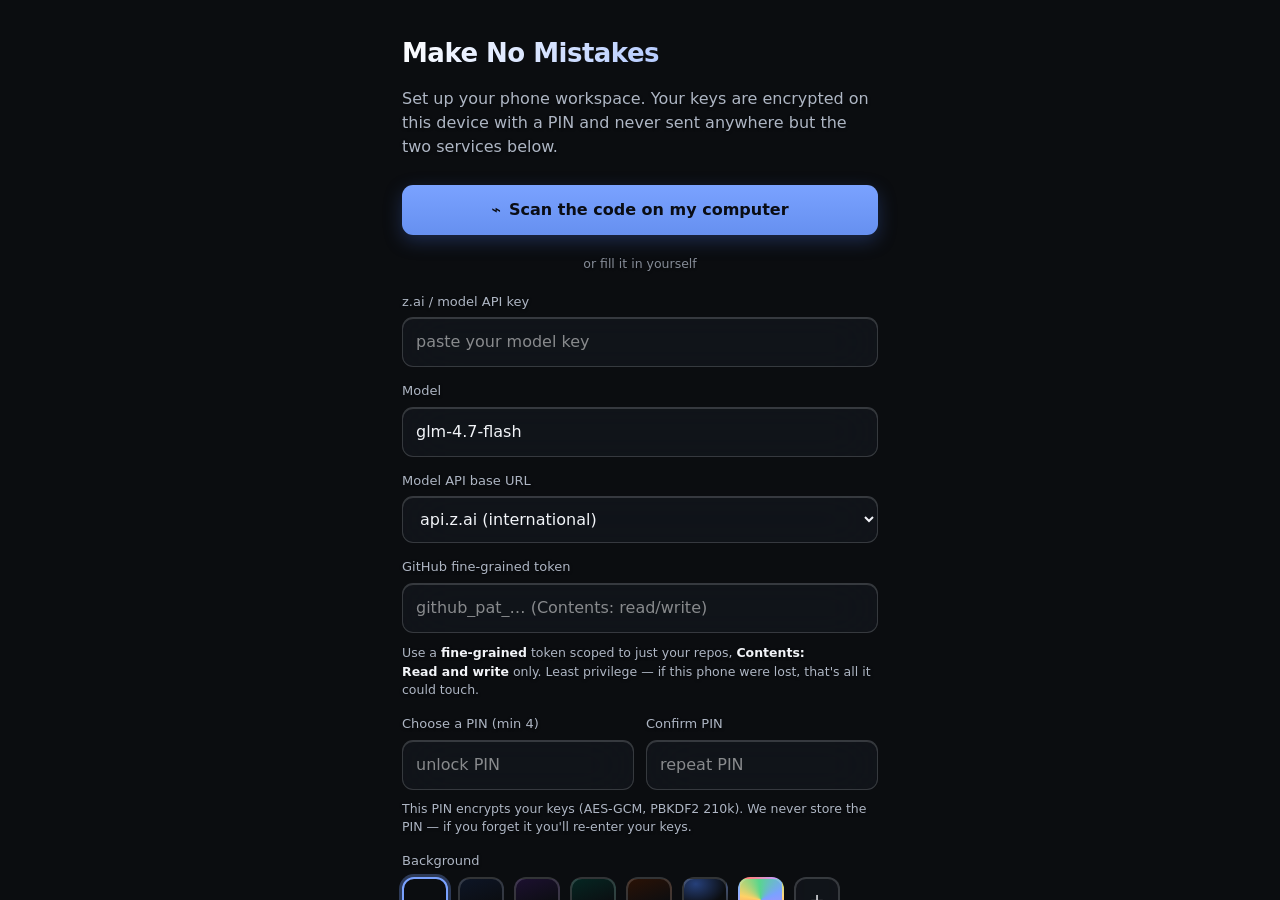
==== index.html @ 6baf77e9 "Publish c756d60" ====
<!DOCTYPE html>
<html lang="en">
<head>
  <meta charset="utf-8" />
  <meta name="viewport" content="width=device-width, initial-scale=1, viewport-fit=cover, maximum-scale=1" />
  <!-- No theme-color: it tints the home-indicator strip a solid dark colour,
       which reads as a bar at the very bottom. Letting it default keeps that
       area transparent so the wallpaper/content shows there. -->
  <!-- Installed (standalone) on iOS: make the status bar transparent so the
       wallpaper flows under the Dynamic Island instead of leaving a dark bar.
       The top bar's own glass (with safe-area padding) sits behind the clock. -->
  <meta name="apple-mobile-web-app-capable" content="yes" />
  <meta name="mobile-web-app-capable" content="yes" />
  <meta name="apple-mobile-web-app-status-bar-style" content="black-translucent" />
  <!--
    SECURITY: this Content-Security-Policy is the app's outer wall.
      default-src 'none'      — nothing loads unless explicitly allowed below.
      script-src 'self'       — only our own bundled JS; no CDNs, no inline <script>.
      connect-src             — network is pinned to exactly the model API + GitHub.
                                A key-stealer would have nowhere to send anything.
      No 'unsafe-inline' for scripts, no 'unsafe-eval'.
    Keep connect-src in lockstep with the two hosts the app actually talks to.
  -->
  <meta http-equiv="Content-Security-Policy" content="
    default-src 'none';
    script-src 'self';
    style-src 'self' 'unsafe-inline';
    img-src 'self' data:;
    font-src 'self';
    manifest-src 'self';
    connect-src https://api.github.com https://api.z.ai https://open.bigmodel.cn;
    base-uri 'none';
    form-action 'none';
    frame-ancestors 'none';
  " />
  <meta name="referrer" content="no-referrer" />
  <!-- Which build this is. The deploy workflow rewrites the content with the
       commit it published, so "is my phone running the fix or a cached copy?"
       is a question you can answer by looking, instead of by guessing. A day
       was lost to that guess. -->
  <meta name="mnm-build" content="c756d60" />
  <link rel="manifest" href="manifest.webmanifest" />
  <link rel="icon" href="data:image/svg+xml,%3Csvg xmlns='http://www.w3.org/2000/svg' viewBox='0 0 32 32'%3E%3Crect width='32' height='32' rx='7' fill='%230b0d10'/%3E%3Cpath d='M8 21l4-10 4 7 4-7 4 10' fill='none' stroke='%237aa2ff' stroke-width='2.4' stroke-linecap='round' stroke-linejoin='round'/%3E%3C/svg%3E" />
  <link rel="apple-touch-icon" href="data:image/svg+xml,%3Csvg xmlns='http://www.w3.org/2000/svg' viewBox='0 0 32 32'%3E%3Crect width='32' height='32' rx='7' fill='%230b0d10'/%3E%3Cpath d='M8 21l4-10 4 7 4-7 4 10' fill='none' stroke='%237aa2ff' stroke-width='2.4' stroke-linecap='round' stroke-linejoin='round'/%3E%3C/svg%3E" />
  <link rel="stylesheet" href="style.css" />
  <title>Make No Mistakes</title>
</head>
<body>
  <div id="bg-layer" aria-hidden="true"></div>
  <div id="app">

    <!-- ===================== SETUP (first run) ===================== -->
    <section id="screen-setup" class="screen" hidden>
      <div class="pane">
        <h1 class="brand">Make&nbsp;No&nbsp;Mistakes</h1>
        <p class="sub">Set up your phone workspace. Your keys are encrypted on this device with a PIN and never sent anywhere but the two services below.</p>

        <!-- Scanning happens HERE, inside the app, on purpose. Following a
             QR link opens the browser instead, and on iOS a home-screen app
             has its own storage — so anything paired in the browser never
             reaches the installed app. -->
        <button id="btn-scan-setup" class="primary scan-cta" type="button">
          <span aria-hidden="true">⌁</span> Scan the code on my computer
        </button>
        <p class="hint scan-or">or fill it in yourself</p>

        <label class="field">
          <span>z.ai / model API key</span>
          <input id="in-model-key" type="password" autocomplete="off" autocapitalize="off" spellcheck="false" placeholder="paste your model key" />
        </label>
        <label class="field">
          <span>Model</span>
          <input id="in-model" type="text" autocomplete="off" spellcheck="false" placeholder="glm-4.7-flash" value="glm-4.7-flash" />
        </label>
        <label class="field">
          <span>Model API base URL</span>
          <select id="in-base-url">
            <option value="https://api.z.ai/api/paas/v4">api.z.ai (international)</option>
            <option value="https://open.bigmodel.cn/api/paas/v4">open.bigmodel.cn (mainland)</option>
          </select>
        </label>

        <label class="field">
          <span>GitHub fine-grained token</span>
          <input id="in-gh-token" type="password" autocomplete="off" autocapitalize="off" spellcheck="false" placeholder="github_pat_… (Contents: read/write)" />
          <small class="hint">Use a <b>fine-grained</b> token scoped to just your repos, <b>Contents: Read&nbsp;and&nbsp;write</b> only. Least privilege — if this phone were lost, that's all it could touch.</small>
        </label>

        <div class="pin-block">
          <label class="field">
            <span>Choose a PIN (min 4)</span>
            <input id="in-pin" type="password" inputmode="numeric" autocomplete="off" placeholder="unlock PIN" />
          </label>
          <label class="field">
            <span>Confirm PIN</span>
            <input id="in-pin2" type="password" inputmode="numeric" autocomplete="off" placeholder="repeat PIN" />
          </label>
        </div>
        <p class="hint">This PIN encrypts your keys (AES-GCM, PBKDF2 210k). We never store the PIN — if you forget it you'll re-enter your keys.</p>

        <div class="field">
          <span>Background</span>
          <div id="setup-bg" class="bg-picker"></div>
        </div>

        <button id="btn-save-setup" class="primary">Encrypt &amp; continue</button>
        <p id="setup-error" class="error" role="alert"></p>
      </div>
    </section>

    <!-- ===================== UNLOCK ===================== -->
    <section id="screen-unlock" class="screen" hidden>
      <div class="pane center">
        <h1 class="brand">Locked</h1>
        <p class="sub">Enter your PIN to decrypt your workspace.</p>
        <label class="field">
          <input id="in-unlock-pin" type="password" inputmode="numeric" autocomplete="off" placeholder="PIN" autofocus />
        </label>
        <button id="btn-unlock" class="primary">Unlock</button>
        <p id="unlock-error" class="error" role="alert"></p>
        <button id="btn-reset" class="link danger">Forgot PIN — reset workspace</button>
      </div>
    </section>

    <!-- ===================== REPO PICKER ===================== -->
    <!-- Reached either as the very first screen after unlock (sync off — there's
         nothing else to show), or via "＋ New chat" from the chat list (sync on
         — picking a repo here always starts a FRESH chat; existing chats are
         resumed from the list, never by re-picking a repo). -->
    <section id="screen-repo" class="screen" hidden>
      <header class="bar">
        <button id="btn-repo-back" class="icon-btn" title="Your chats" hidden>‹</button>
        <span class="bar-title">Choose a repository</span>
        <button id="btn-repo-settings" class="icon-btn" title="Settings">⚙</button>
        <button id="btn-repo-lock" class="icon-btn" title="Lock">🔒</button>
      </header>
      <div class="pane scroll">
        <p class="sub" id="repo-whoami"></p>

        <div class="new-repo">
          <h3>Start a fresh repo</h3>
          <div class="row">
            <input id="in-new-repo" type="text" placeholder="new-repo-name" spellcheck="false" />
            <label class="chk"><input id="in-new-private" type="checkbox" checked /> private</label>
          </div>
          <button id="btn-create-repo" class="ghost">Create &amp; open</button>
        </div>

        <div class="repo-list-head">
          <span class="section-label">Or open an existing one</span>
          <div class="row">
            <input id="in-repo-filter" type="text" placeholder="filter repos…" spellcheck="false" />
            <button id="btn-repo-refresh" class="ghost">Refresh</button>
          </div>
        </div>
        <ul id="repo-list" class="repo-list"></ul>
        <p id="repo-error" class="error" role="alert"></p>
      </div>
    </section>

    <!-- ===================== YOUR CHATS (synced hub) ===================== -->
    <!-- The top-level screen once sync is on: every chat you have, from every
         repo, on every device — the phone mirrors the desktop's sidebar. No
         "pick a repo first": that's only for starting something new. -->
    <section id="screen-chats" class="screen" hidden>
      <header class="bar">
        <span class="bar-title">Your chats</span>
        <button id="btn-chats-new" class="icon-btn" title="New chat">＋</button>
        <button id="btn-chats-settings" class="icon-btn" title="Settings">⚙</button>
        <button id="btn-chats-lock" class="icon-btn" title="Lock">🔒</button>
      </header>
      <div class="pane scroll">
        <p class="sub">Encrypted and synced across your devices. Chats in a GitHub repo can be
          picked up here; ones marked <b>on your computer</b> are a project this phone
          can't reach, so they're synced to read, not to continue.</p>
        <ul id="chats-list" class="repo-list"></ul>
        <p id="chats-error" class="error" role="alert"></p>
      </div>
    </section>

    <!-- ===================== CHAT ===================== -->
    <section id="screen-chat" class="screen" hidden>
      <header class="bar">
        <button id="btn-back-repo" class="icon-btn" title="Back">‹</button>
        <span class="bar-title" id="chat-repo-name">repo</span>
        <button id="btn-chat-settings" class="icon-btn" title="Settings">⚙</button>
        <button id="btn-chat-lock" class="icon-btn" title="Lock">🔒</button>
      </header>

      <div id="messages" class="messages"></div>
      <button id="btn-to-bottom" class="to-bottom" type="button" title="Jump to latest" hidden>↓</button>

      <div id="composer-dock">
        <!-- Settling the accessory-bar gap on the device instead of by
             screenshot. iOS reports nothing about that bar, so the allowance
             under it has been guessed twice and shipped twice; this is the same
             number, adjustable, and shown at the one moment it can be judged --
             while the keyboard is up and the bar is actually drawn. Off unless
             switched on in Settings. -->
        <div id="kb-calibrate" class="kb-calibrate" hidden>
          <button id="kb-cal-down" type="button" title="Move the composer down">−</button>
          <span id="kb-cal-val" class="mono">44px</span>
          <button id="kb-cal-up" type="button" title="Move the composer up">+</button>
          <button id="kb-cal-done" type="button" class="kb-cal-done">Done</button>
        </div>
        <div id="attach-chips" class="attach-chips" hidden></div>
        <div id="ctx-foot" class="ctx-foot">
          <button id="btn-ctx" class="ctx-usage" type="button" title="Context usage">
            <svg class="token-donut" viewBox="0 0 36 36" aria-hidden="true">
              <path class="donut-bg" d="M18 2.0845 a 15.9155 15.9155 0 0 1 0 31.831 a 15.9155 15.9155 0 0 1 0 -31.831" />
              <path class="donut-segment" id="token-segment" stroke-dasharray="0, 100" d="M18 2.0845 a 15.9155 15.9155 0 0 1 0 31.831 a 15.9155 15.9155 0 0 1 0 -31.831" />
            </svg>
            <span id="token-text">0%</span>
          </button>
          <button id="btn-compact" class="ctx-compact" type="button" title="Summarise older history now">Compact</button>
        </div>
        <form id="composer" class="composer">
          <button id="btn-attach" class="attach-btn" type="button" title="Attach repo files">＋</button>
          <!-- A textarea, deliberately. iOS draws its form accessory bar (the
               prev/next chevrons and Done) above the keyboard for form controls,
               and this was swapped for a contenteditable div to escape it. On
               the device the bar was still drawn: the diagnostics recorded
               visual h 449 and --kb 344 both before and after, unchanged, and
               the chevrons appeared greyed out — iOS knows there is nothing to
               navigate to and draws the bar regardless. There is no web API for
               this; every published "fix" is either an inputmode hack that does
               not apply to contenteditable, or native code overriding
               inputAccessoryView on the web view, which a PWA cannot reach.
               So: keep the real form control, which is better at dictation,
               VoiceOver, undo and autocorrect, and leave the 44px spent. -->
          <textarea id="in-prompt" rows="1" placeholder="Message the agent…" autocomplete="off"></textarea>
          <button id="btn-send" class="send" type="submit" title="Send">▲</button>
          <button id="btn-stop" class="send stop" type="button" title="Stop" hidden>■</button>
        </form>
      </div>
    </section>

    <!-- ===================== PAIRING SCANNER ===================== -->
    <div id="scan-backdrop" class="scan-backdrop" hidden>
      <video id="scan-video" playsinline muted autoplay></video>
      <div class="scan-frame" aria-hidden="true"></div>
      <div class="scan-bar">
        <p id="scan-status">Point at the QR code on your computer.</p>
        <button id="scan-cancel" class="ghost" type="button">Cancel</button>
      </div>
    </div>

    <!-- ===================== WRITE CONFIRM DIALOG ===================== -->
    <div id="confirm-backdrop" class="backdrop" hidden>
      <div class="dialog" role="dialog" aria-modal="true" aria-labelledby="confirm-title">
        <h3 id="confirm-title">Commit change?</h3>
        <p id="confirm-path" class="mono"></p>
        <pre id="confirm-preview" class="preview"></pre>
        <div class="dialog-actions">
          <button id="btn-confirm-no" class="ghost">Cancel</button>
          <button id="btn-confirm-yes" class="primary">Commit</button>
        </div>
      </div>
    </div>

    <!-- ===================== FILE PICKER (attach) ===================== -->
    <div id="filepick-backdrop" class="backdrop" hidden>
      <div class="dialog" role="dialog" aria-modal="true" aria-labelledby="filepick-title">
        <h3 id="filepick-title">Attach files</h3>
        <button id="filepick-upload" class="ghost" type="button" style="width:100%">📷 Upload from phone</button>
        <input id="filepick-input" type="file" multiple hidden
          accept="image/*,text/*,.md,.js,.ts,.jsx,.tsx,.json,.py,.css,.html,.yml,.yaml,.go,.rs,.java,.c,.cpp,.h,.sh,.txt,.csv" />
        <div class="section-label" style="margin:14px 0 6px">Or from this repo</div>
        <input id="filepick-search" class="setting-input" placeholder="Search files…" spellcheck="false" autocapitalize="off" autocomplete="off" />
        <div id="filepick-list" class="filepick-list"></div>
        <div class="dialog-actions">
          <button id="filepick-done" class="primary">Done</button>
        </div>
      </div>
    </div>

    <!-- ===================== SETTINGS SHEET ===================== -->
    <div id="settings-backdrop" class="backdrop" hidden>
      <div class="dialog" role="dialog" aria-modal="true" aria-labelledby="settings-title">
        <h3 id="settings-title">Settings</h3>
        <div class="settings-scroll">
          <div class="setting-block">
            <label class="setting-label" for="set-autolock">Auto-lock</label>
            <select id="set-autolock" class="setting-input">
              <option value="0">Never</option>
              <option value="1">After 1 minute</option>
              <option value="5">After 5 minutes</option>
              <option value="15">After 15 minutes</option>
              <option value="60">After 1 hour</option>
            </select>
            <span class="setting-hint">Locks and asks for your PIN after this much inactivity. Leaving to the Home Screen no longer locks instantly, and your conversation is saved.</span>
          </div>

          <div class="setting-block toggle-row">
            <div><label class="setting-label" for="set-keepsignedin">Keep me signed in</label>
              <span class="setting-hint">Skip the PIN on this device. Convenient, but anyone who can unlock your phone can open the app. Your keys stay encrypted at rest.</span></div>
            <input id="set-keepsignedin" type="checkbox" class="toggle" />
          </div>

          <div class="setting-block">
            <label class="setting-label" for="set-model">Model</label>
            <input id="set-model" class="setting-input" list="model-list" spellcheck="false" autocapitalize="off" placeholder="glm-4.7-flash" />
            <datalist id="model-list">
              <option value="glm-4.7-flash"></option>
              <option value="glm-4.6v-flash"></option>
              <option value="glm-4.6"></option>
              <option value="glm-4.5"></option>
              <option value="glm-4.5-air"></option>
            </datalist>
            <span class="setting-hint">glm-4.7-flash is the free coding model; glm-4.6v-flash is the free vision model.</span>
          </div>

          <div class="setting-block">
            <label class="setting-label">Thinking</label>
            <div class="seg" id="set-thinking" role="radiogroup" aria-label="Thinking effort">
              <button type="button" data-v="low" role="radio">Low</button>
              <button type="button" data-v="medium" role="radio" class="on">Medium</button>
              <button type="button" data-v="high" role="radio">High</button>
              <button type="button" data-v="max" role="radio">Max</button>
            </div>
            <span class="setting-hint">Higher = more careful, slower answers. Max also re-reviews its own changes.</span>
          </div>

          <div class="setting-block toggle-row">
            <div><label class="setting-label" for="set-plan">Plan mode</label>
              <span class="setting-hint">Propose a numbered plan and wait for your approval before editing anything.</span></div>
            <input id="set-plan" type="checkbox" class="toggle" />
          </div>

          <div class="setting-block toggle-row">
            <div><label class="setting-label" for="set-subagents">Sub-agents</label>
              <span class="setting-hint">Let the agent delegate self-contained chunks to focused sub-agents (they run one after another).</span></div>
            <input id="set-subagents" type="checkbox" class="toggle" checked />
          </div>

          <div class="setting-block toggle-row">
            <div><label class="setting-label" for="set-confirm">Confirm every commit</label>
              <span class="setting-hint">Ask before the agent writes each file. Off = it commits automatically.</span></div>
            <input id="set-confirm" type="checkbox" class="toggle" checked />
          </div>

          <div class="setting-block toggle-row">
            <div><label class="setting-label" for="set-haptics">Haptics</label>
              <span class="setting-hint">A short tap when a reply lands, a commit goes through, or something is copied.</span></div>
            <input id="set-haptics" type="checkbox" class="toggle" checked />
          </div>

          <div class="setting-block toggle-row">
            <div><label class="setting-label" for="set-sync">Sync chats across devices</label>
              <span class="setting-hint">Every chat, from every repo, in one encrypted private GitHub
                repository — protected by a sync passphrase, so you can pick up any of them on your
                phone, computer, or any device. GitHub only ever sees ciphertext.</span></div>
            <input id="set-sync" type="checkbox" class="toggle" />
          </div>
          <div class="setting-block" id="set-sync-pass-row" hidden>
            <button id="btn-change-syncpass" class="ghost" type="button" style="width:100%">Change sync passphrase</button>
          </div>

          <!-- Which build is running, and what this phone reports about its
               own screen. Everything about the keyboard and the safe areas is
               invisible to a desktop browser, so without this the only way to
               diagnose it is to guess and ship again. -->
          <div class="setting-block">
            <label class="setting-label">This build</label>
            <div id="set-diag" class="diag mono"></div>
            <button id="btn-copy-diag" class="ghost" type="button" style="width:100%">Copy diagnostics</button>
          </div>

          <!-- The gap under the composer, settled on the device. iOS reports
               nothing about its accessory bar, so this cannot be measured from
               the page and has twice been guessed and shipped. -->
          <div class="setting-block row">
            <div><label class="setting-label" for="set-kb-cal">Adjust composer height</label>
              <span class="hint">Puts − and + on the composer while the keyboard
                is up, to set the gap left for iOS's row of chevrons. Only that
                moment shows whether it is right.</span></div>
            <input id="set-kb-cal" type="checkbox" class="toggle" />
          </div>

          <div class="setting-block">
            <label class="setting-label">Background</label>
            <div id="settings-bg" class="bg-picker"></div>
          </div>
        </div>
        <div class="dialog-actions">
          <button id="btn-settings-lock" class="ghost">Lock</button>
          <button id="btn-settings-done" class="primary">Done</button>
        </div>
      </div>
    </div>

    <!-- ===================== SYNC PASSPHRASE SHEET ===================== -->
    <div id="syncpass-backdrop" class="backdrop" hidden>
      <div class="dialog" role="dialog" aria-modal="true" aria-labelledby="syncpass-title">
        <h3 id="syncpass-title">Sync passphrase</h3>
        <p class="hint">This passphrase encrypts your synced chats. Enter the <b>same</b> passphrase on
          every device you want to sync. It's never sent to GitHub or stored in plain text — if you
          forget it, you can set a new one, but existing synced chats stay locked.</p>
        <label class="field">
          <span>Sync passphrase (min 6)</span>
          <input id="in-syncpass" type="password" autocomplete="off" autocapitalize="off" spellcheck="false" placeholder="passphrase" />
        </label>
        <label class="field">
          <span>Confirm passphrase</span>
          <input id="in-syncpass2" type="password" autocomplete="off" autocapitalize="off" spellcheck="false" placeholder="repeat passphrase" />
        </label>
        <p id="syncpass-error" class="error" role="alert"></p>
        <div class="dialog-actions">
          <button id="btn-syncpass-cancel" class="ghost">Cancel</button>
          <button id="btn-syncpass-save" class="primary">Save</button>
        </div>
      </div>
    </div>

    <div id="toast" class="toast" hidden></div>
  </div>

  <script src="agent-core.js"></script>
  <script src="app.js"></script>
</body>
</html>
---- style.css ----
/* Make No Mistakes — mobile. Dark, premium, phone-first. No external assets.
 *
 * Surfaces are translucent "liquid glass": a semi-transparent tint + a heavy
 * backdrop blur + saturation, so a custom wallpaper shows through (softly
 * blurred) instead of being hidden behind opaque panels. The background image
 * is NOT darkened — the glass provides text contrast, not a dimming scrim. */
:root {
  --bg: #0b0d10;
  --text: #f2f4f8;
  --muted: #aeb6c4;
  --accent: #7aa2ff;
  --accent-dim: #3b4f80;
  --danger: #ff6b6b;
  --ok: #58d68d;
  --radius: 16px;
  --radius-sm: 11px;
  /* glass system */
  --glass: rgba(30, 34, 44, 0.36);
  --glass-strong: rgba(20, 23, 30, 0.62);
  --glass-brd: rgba(255, 255, 255, 0.16);
  --glass-hi: inset 0 1px 0 rgba(255, 255, 255, 0.16);
  --blur: saturate(170%) blur(26px);
  --blur-strong: saturate(180%) blur(34px);
  --font: -apple-system, BlinkMacSystemFont, "Segoe UI", Roboto, system-ui, sans-serif;
  --mono: ui-monospace, "SF Mono", "Cascadia Code", Menlo, Consolas, monospace;
}
/* The safe-area insets, routed through variables instead of being read from
   env() at each use site. Two reasons. Every layout bug at the top and bottom
   of this app has been inset-dependent, and env() reports 0 in every headless
   browser — so nothing about them could be tested, and each fix was guesswork
   checked by screenshot. A test can override these. And it keeps the handful
   of places that have to agree about an inset reading from one source. */
:root {
  --safe-t: env(safe-area-inset-top);
  --safe-b: env(safe-area-inset-bottom);
}
* { box-sizing: border-box; -webkit-tap-highlight-color: transparent; }
html, body {
  margin: 0; height: 100%;
  background: var(--bg); color: var(--text);
  font-family: var(--font); font-size: 16px; line-height: 1.5;
  overscroll-behavior: none;
}
/* THE BOTTOM OF THE SCREEN, in an installed iOS PWA with a black-translucent
   status bar. Two different things go wrong down there and they need two
   different fixes — conflating them is how this got broken twice.
   In this mode iOS keeps the layout viewport its normal height (screen minus
   status bar) but positions it at the very top of the screen. The bottom
   safe-area-inset-top pixels of the glass are therefore OUTSIDE the layout
   viewport. Consequences:
     1. A flat strip of --bg shows there, because nothing lays out that far
        down. Only the canvas background reaches it, and only when <html> is
        tall enough to have one — hence the min-height below.
     2. position:fixed;inset:0 does NOT cover it. Fixed positioning resolves
        against the layout viewport, which stops short. So the wallpaper ends
        above the screen bottom even once the strip is no longer grey — that
        is the separate #bg-layer rule further down.
   The min-height is the old fix and it is correct; what was wrong with it was
   that it also made the document SCROLLABLE by exactly that many pixels, and
   iOS used them — sliding the page up (the band came back, same height, which
   was the tell) and shoving the whole UI up whenever the composer was focused.
   overflow:hidden keeps the height and takes away the scroll. */
html {
  overflow: hidden;
  min-height: calc(100% + var(--safe-t));
}
/* html.kb-open used to live here, dropping that extra inset while a field was
   focused so iOS had nothing to scroll. It is gone, because the device says it
   is the only thing that moves on focus and moving is the bug now:

     scrollY moved:     0px
     visual top moved:  0px
     html height moved: 59px      <- exactly --safe-t, i.e. this rule

   Nothing scrolls any more, so there is nothing for it to prevent — but the
   wallpaper is painted into this box (see applyBg), sized `cover`, so taking
   59px off it re-solves the scale and the whole background jumps. That is the
   flash. The height stays put now.
   If the scroll it was guarding against comes back, the diagnostics will say
   so in that same block, and the fix is to get the composer clear of the
   keyboard BEFORE iOS decides to scroll — not to resize this box again. */
/* Nothing in this app should ever scroll the document — the only scroller is
   .messages. Pinning body as well means no amount of overflow can move it. */
body { position: fixed; inset: 0; width: 100%; overflow: hidden; }
/* Fill the whole screen (incl. both safe areas under black-translucent) by
   pinning the app to the viewport exactly like #bg-layer — height:100% doesn't
   cover the bottom inset in an installed iOS PWA, which left a dark band. */
#app { position: fixed; inset: 0; z-index: 1; }
.screen { height: 100%; display: flex; flex-direction: column; position: relative; }
.screen[hidden] { display: none; }
button, input, textarea, select { font: inherit; color: inherit; }
button { cursor: pointer; border: none; background: none; }
/* class selectors (e.g. .send { display:grid }) outrank the UA [hidden] rule,
   so make hidden win explicitly — otherwise send + stop both show. */
[hidden] { display: none !important; }

/* The wallpaper is painted by exactly ONE thing: the root canvas.
   This layer stays for the plain-colour default and as a positioned slot, but
   applyBg() deliberately leaves it empty whenever there is a wallpaper.
   Why one painter: in an installed iOS PWA with a black-translucent status bar
   the layout viewport is shorter than the screen, and a position:fixed element
   cannot paint the strip of glass below it — pushing this layer's bottom past
   the viewport was tried and did nothing. Only the canvas reaches down there.
   So the canvas has to paint the strip, and if anything else painted the same
   image over the viewport as well, the two boxes would scale `cover`
   differently and meet in a visible line. That line was the "gradient ends
   above the bottom of the screen" seam. One painter, one box, no seam that
   two numbers have to be kept in agreement to avoid. */
#bg-layer {
  position: fixed; inset: 0; z-index: 0; pointer-events: none;
  background-size: cover; background-position: center;
}
/* With a wallpaper up, body must not paint over the canvas — it is pinned to
   the viewport, so its opaque --bg would hide the canvas everywhere except the
   strip, which is precisely the two-painter split described above. */
body.has-bg { background: transparent; }

/* A reusable glass helper. */
.glass, .dialog, .toast,
.field input, .field select, .row input, .composer textarea,
.repo-list li, .tool-head, button.ghost, .swatch.upload,
.bubble.assistant, pre.code, pre.tool-out, .preview {
  -webkit-backdrop-filter: var(--blur); backdrop-filter: var(--blur);
}

/* ---------- light background: adapt for contrast ---------- */
/* When the chosen wallpaper/colour is light, flip to dark text + light glass
   so everything stays readable (JS adds body.light-bg). */
body.light-bg {
  --text: #12151b;
  --muted: #495264;
  --glass: rgba(255, 255, 255, 0.52);
  --glass-strong: rgba(255, 255, 255, 0.76);
  --glass-brd: rgba(0, 0, 0, 0.12);
  --glass-hi: inset 0 1px 0 rgba(255, 255, 255, 0.7);
}
body.light-bg .brand {
  background: linear-gradient(120deg, #1a2233, #3b62c4);
  -webkit-background-clip: text; background-clip: text; -webkit-text-fill-color: transparent;
}
body.light-bg ::placeholder { color: rgba(0, 0, 0, 0.42); }
body.light-bg .icon-btn { color: #12151b; }
body.light-bg .icon-btn:active { background: rgba(0, 0, 0, 0.08); }
body.light-bg .bubble.assistant, body.light-bg .tool-head { color: #12151b; }
body.light-bg .tool-head { color: #495264; }
body.light-bg pre.code, body.light-bg pre.tool-out, body.light-bg .preview {
  background: rgba(255, 255, 255, 0.62); color: #12151b;
}
body.light-bg .toggle { background: rgba(0, 0, 0, 0.18); }
body.light-bg .chip button { background: rgba(0, 0, 0, 0.1); color: #333; }
body.light-bg .status { color: #274690; }
body.light-bg .error { color: #b3261e; }
/* bare-on-wallpaper text: swap the dark halo for a light one */
body.light-bg .sub, body.light-bg .hint, body.light-bg .section-label,
body.light-bg .bar-title, body.light-bg .field > span, body.light-bg .setting-label,
body.light-bg .setting-hint, body.light-bg .new-repo h3, body.light-bg .bubble.system,
body.light-bg .status, body.light-bg .auto-commit, body.light-bg .error {
  text-shadow: 0 1px 2px rgba(255, 255, 255, 0.7);
}
body.light-bg .bar {
  background: linear-gradient(to bottom, rgba(244,246,250,.72), rgba(244,246,250,.3) 55%, transparent);
}
body.light-bg #composer-dock::before {
  background: linear-gradient(to top, rgba(244,246,250,.66), rgba(244,246,250,.32) 55%, transparent);
}

/* ---------- panes / setup / unlock ---------- */
.pane {
  flex: 1; overflow-y: auto;
  padding: max(28px, var(--safe-t)) 22px calc(28px + var(--safe-b));
  display: flex; flex-direction: column; gap: 14px;
  width: 100%; max-width: 520px; margin: 0 auto;
}
.pane.center { justify-content: center; }
.pane.scroll { gap: 12px; }
.brand {
  font-size: 26px; font-weight: 700; letter-spacing: -0.02em; margin: 6px 0 0;
  background: linear-gradient(120deg, #fff, var(--accent));
  -webkit-background-clip: text; background-clip: text; -webkit-text-fill-color: transparent;
}
/* Bare-on-wallpaper text gets a soft shadow so it stays legible on any image. */
.sub, .hint, .section-label, .bar-title, .field > span, .setting-label {
  text-shadow: 0 1px 3px rgba(0, 0, 0, 0.55);
}
.sub { color: var(--muted); margin: 0 0 6px; }
.hint { color: var(--muted); font-size: 12.5px; margin: -4px 0 0; }
.hint b { color: var(--text); font-weight: 600; }
small.hint { display: block; margin-top: 5px; }

.field { display: flex; flex-direction: column; gap: 6px; }
.field > span { font-size: 13px; color: var(--muted); }
.field input, .field select, .row input {
  background: var(--glass); border: 1px solid var(--glass-brd); color: var(--text);
  box-shadow: var(--glass-hi); border-radius: var(--radius-sm); padding: 12px 13px; width: 100%;
  transition: border-color .15s ease, box-shadow .15s ease;
}
::placeholder { color: rgba(255, 255, 255, 0.5); }
.field input:focus, .field select:focus, .row input:focus {
  outline: none; border-color: var(--accent); box-shadow: 0 0 0 3px rgba(122,162,255,.22), var(--glass-hi);
}
.pin-block { display: grid; grid-template-columns: 1fr 1fr; gap: 12px; }

button.primary {
  background: linear-gradient(180deg, var(--accent), #6690f0);
  color: #0a0d14; font-weight: 650; border-radius: var(--radius-sm);
  padding: 13px 16px; margin-top: 6px; box-shadow: 0 6px 18px rgba(60, 96, 190, 0.35);
  transition: transform .12s ease, filter .12s ease;
}
button.primary:active { transform: translateY(1px); filter: brightness(1.05); }
button.ghost {
  background: var(--glass); border: 1px solid var(--glass-brd); color: var(--text);
  box-shadow: var(--glass-hi); border-radius: var(--radius-sm); padding: 11px 14px;
}
button.ghost:active { background: var(--glass-strong); }
button.link { color: var(--muted); text-decoration: underline; font-size: 13px; padding: 8px; }
button.link.danger { color: var(--danger); }
.error { color: #ff9d9d; font-size: 13.5px; margin: 4px 0 0; min-height: 1em; text-shadow: 0 1px 3px rgba(0,0,0,.55); }

/* ---------- top bar ---------- */
/* No box — just a soft gradient scrim that fades content passing under it and
   keeps the title/status text legible over the wallpaper. */
.bar {
  display: flex; align-items: center; gap: 10px;
  padding: max(10px, var(--safe-t)) 14px 16px;
  background: linear-gradient(to bottom, rgba(6,8,12,.66) 0, rgba(6,8,12,.24) 55%, transparent 100%);
  position: sticky; top: 0; z-index: 5;
}
.bar-title { font-weight: 600; font-size: 15px; flex: 1; overflow: hidden; text-overflow: ellipsis; white-space: nowrap; }
.icon-btn { font-size: 18px; padding: 6px 8px; border-radius: 9px; color: var(--text); opacity: .9; }
.icon-btn:active { background: rgba(255, 255, 255, 0.12); }
#btn-back-repo { font-size: 26px; line-height: 1; padding: 2px 6px; }
.chk { display: inline-flex; align-items: center; gap: 6px; font-size: 13px; color: var(--muted); }
.chk input { accent-color: var(--accent); width: 16px; height: 16px; }
.auto-commit { white-space: nowrap; text-shadow: 0 1px 3px rgba(0,0,0,.55); }

/* ---------- repo picker ---------- */
.row { display: flex; gap: 8px; align-items: center; }
.row input { flex: 1; }
.repo-list { list-style: none; margin: 4px 0; padding: 0; display: flex; flex-direction: column; gap: 8px; }
.repo-list li {
  background: var(--glass); border: 1px solid var(--glass-brd); box-shadow: var(--glass-hi);
  border-radius: var(--radius-sm); padding: 14px 15px; font-size: 14.5px;
  transition: border-color .12s, background .12s, transform .1s;
}
.repo-list li:active { background: var(--glass-strong); border-color: var(--accent); transform: scale(.99); }
.repo-list li.muted, .muted { color: var(--muted); }
/* chat-history rows: title + meta on the left, a delete button on the right */
.repo-list li.chat-row { display: flex; align-items: center; gap: 8px; padding: 0; overflow: hidden; }
.chat-row-main { flex: 1; min-width: 0; padding: 12px 4px 12px 15px; cursor: pointer; }
.chat-row-title { font-size: 14.5px; font-weight: 600; overflow: hidden; text-overflow: ellipsis; white-space: nowrap; }
.chat-row-meta { font-size: 12px; color: var(--muted); margin-top: 3px; overflow: hidden; text-overflow: ellipsis; white-space: nowrap; }
/* A chat whose project isn't a GitHub repo: readable here, but the agent has
   nothing to act on, so it can't be continued from the phone. Dimmed and
   labelled so it doesn't look like one that works. */
.chat-row-local .chat-row-title, .chat-row-local .chat-row-meta { opacity: .62; }
.chat-row-tag {
  margin-right: 7px; padding: 1px 7px; border-radius: 999px;
  font-size: 10.5px; font-weight: 600; letter-spacing: .02em;
  vertical-align: 1px; color: var(--muted);
  background: rgba(255,255,255,.09); border: 1px solid var(--glass-brd);
}
.chat-row-del { padding: 12px 15px; font-size: 16px; color: var(--muted); background: none; align-self: stretch; }
.chat-row-del:active { color: var(--danger, #ff6b6b); background: rgba(255,255,255,.08); }
.new-repo { margin-top: 4px; display: flex; flex-direction: column; gap: 10px; }
.new-repo h3 { margin: 0; font-size: 14px; color: var(--muted); font-weight: 600; text-shadow: 0 1px 3px rgba(0,0,0,.55); }
.repo-list-head { margin-top: 20px; padding-top: 16px; border-top: 1px solid rgba(255,255,255,.12); display: flex; flex-direction: column; gap: 8px; }
.section-label { font-size: 12px; color: var(--muted); text-transform: uppercase; letter-spacing: .04em; }

/* ---------- background picker ---------- */
.bg-picker { display: flex; flex-wrap: wrap; gap: 10px; }
.swatch {
  width: 46px; height: 46px; border-radius: 12px; border: 2px solid var(--glass-brd);
  cursor: pointer; position: relative; overflow: hidden; padding: 0;
  display: grid; place-items: center; transition: border-color .12s, box-shadow .12s, transform .1s;
}
.swatch:active { transform: scale(.94); }
.swatch.sel { border-color: var(--accent); box-shadow: 0 0 0 3px rgba(122,162,255,.3); }
.swatch.color-pick { background: conic-gradient(from 210deg, #ff6b6b, #ffd166, #58d68d, #7aa2ff, #b48cff, #ff6b6b); }
.swatch.color-pick input[type="color"] { position: absolute; inset: -4px; width: calc(100% + 8px); height: calc(100% + 8px); border: none; padding: 0; background: none; opacity: 0; cursor: pointer; }
.swatch.upload { background: var(--glass); color: var(--text); font-size: 22px; line-height: 1; }
.setting-block { margin: 2px 0 4px; }
.setting-label { display: block; font-size: 13px; color: var(--muted); margin-bottom: 10px; }
.setting-hint { display: block; font-size: 12px; color: var(--muted); margin-top: 6px; }
.settings-scroll { max-height: min(64vh, 560px); overflow-y: auto; display: flex; flex-direction: column; gap: 16px; padding-right: 2px; }
.setting-input {
  width: 100%; background: var(--glass); border: 1px solid var(--glass-brd); box-shadow: var(--glass-hi);
  color: var(--text); border-radius: var(--radius-sm); padding: 11px 13px;
}
.setting-input:focus { outline: none; border-color: var(--accent); box-shadow: 0 0 0 3px rgba(122,162,255,.2); }
/* segmented control (thinking) */
.seg { display: flex; gap: 4px; background: var(--glass); border: 1px solid var(--glass-brd); box-shadow: var(--glass-hi); border-radius: 12px; padding: 4px; }
.seg button { flex: 1; padding: 8px 4px; border-radius: 9px; color: var(--muted); font-size: 13px; font-weight: 600; transition: background .12s, color .12s; }
.seg button.on { background: linear-gradient(180deg, var(--accent), #6690f0); color: #0a0d14; }
/* toggle */
.toggle-row { display: flex; align-items: center; gap: 14px; }
.toggle-row > div { flex: 1; }
.toggle-row .setting-label { margin-bottom: 2px; }
.toggle { -webkit-appearance: none; appearance: none; flex: none; width: 46px; height: 28px; border-radius: 999px;
  background: rgba(255,255,255,.16); border: 1px solid var(--glass-brd); position: relative; transition: background .15s; cursor: pointer; }
.toggle::after { content: ""; position: absolute; top: 2px; left: 2px; width: 22px; height: 22px; border-radius: 50%; background: #fff; transition: transform .15s; box-shadow: 0 1px 3px rgba(0,0,0,.4); }
.toggle:checked { background: var(--accent); }
.toggle:checked::after { transform: translateX(18px); }

/* ---------- messages ---------- */
/* The scroll area fills the whole screen; the bar and composer overlay it, so
   content scrolls behind their gradient scrims and fades. Top/bottom padding
   (set in JS to match the real bar/dock heights) keeps content clear of them. */
/* Pin the chat's bar / scroll area / composer to the viewport (fixed, like
   #bg-layer) so they reliably fill the screen incl. both safe areas — and are
   hidden with the screen when it isn't shown. */
#screen-chat .bar { position: fixed; top: 0; left: 0; right: 0; }
#screen-chat .messages {
  position: fixed; inset: 0; overflow-y: auto;
  padding: 16px 14px 8px;
  /* Clearing the composer means clearing the dock AND the lift: this box is
     fixed;inset:0, so it spans the part of the screen the keyboard covers.
     In CSS rather than JS because it was JS, and JS only ran it on some of the
     events that change --kb -- so a keyboard's worth of chat ended up sitting
     under the composer, showing through iOS's translucent accessory bar in
     slices. A calc cannot be out of date. */
  padding-bottom: calc(var(--dock-h, 84px) + var(--kb, 0px) + 6px);
  display: flex; flex-direction: column; gap: 10px;
  -webkit-overflow-scrolling: touch;
}
/* --kb is how much of the screen the on-screen keyboard covers, measured from
   visualViewport (see trackKeyboard). The document can't scroll any more, so
   the dock has to lift itself over the keyboard rather than being shoved there
   by the browser. --kb is 0 whenever the keyboard is down, which is also the
   fallback if visualViewport is missing. */
#composer-dock {
  position: fixed; left: 0; right: 0; bottom: var(--kb, 0px); z-index: 5;
  /* The home indicator is behind the keyboard while it's open, so its inset
     stops applying — otherwise there's a dead gap above the keys. */
  padding-bottom: max(0px, calc(var(--safe-b) - var(--kb, 0px)));
}
/* The scrim runs to the bottom of the SCREEN, not the bottom of the dock.
   position:fixed rather than absolute is the whole point: as a child of the
   dock it rode up with it, so while the keyboard was open the gradient stopped
   at the top of iOS's accessory bar and simply ended, mid-screen. That bar is
   translucent — app content shows through it — so what appeared behind it was
   whatever chat happened to be there, sliced off at a hard horizontal line.
   Pinning the scrim to the viewport puts the gradient behind the bar instead.

   It used to stop at the top of the home-indicator inset too, on the theory
   that leaving that band as pure wallpaper avoided "a bar at the very bottom".
   That did the opposite: the scrim is darkest exactly where it was cut off, so
   it ended in a hard line with brighter wallpaper below (a clean jump from
   rgb(3,2,82) to rgb(4,5,50) about 33 CSS px up, when the screenshot was
   measured). Same lesson, twice: a gradient that reaches the edge has no line.

   The stops are in px from the bottom rather than percentages, so the fade is
   the same height whatever --kb is. Otherwise opening the keyboard stretches a
   55% midpoint over 400px and the tint washes out. */
#composer-dock::before {
  content: ""; position: fixed; left: 0; right: 0; bottom: 0; z-index: -1;
  height: calc(var(--kb, 0px) + var(--dock-h, 84px) + 56px);
  background: linear-gradient(to top,
    rgba(6,8,12,.5) 0,
    rgba(6,8,12,.5) calc(var(--kb, 0px) + 8px),
    rgba(6,8,12,.28) calc(var(--kb, 0px) + var(--dock-h, 84px) * .6),
    transparent 100%);
  pointer-events: none;
}
.bubble { border-radius: var(--radius); padding: 11px 14px; max-width: 92%; word-wrap: break-word; animation: rise .18s ease; box-shadow: var(--glass-hi); }
.bubble.user { align-self: flex-end; background: linear-gradient(180deg, rgba(64,90,158,.62), rgba(46,64,116,.58)); border: 1px solid rgba(120,150,230,.4); -webkit-backdrop-filter: var(--blur); backdrop-filter: var(--blur); }
.bubble.assistant { align-self: flex-start; background: var(--glass); border: 1px solid var(--glass-brd); }
.bubble.system { align-self: center; background: transparent; color: var(--muted); font-size: 13px; text-align: center; max-width: 100%; padding: 4px 8px; box-shadow: none; text-shadow: 0 1px 3px rgba(0,0,0,.55); }
.bubble.error { align-self: flex-start; background: rgba(255,107,107,.16); border: 1px solid rgba(255,107,107,.4); color: #ffb3b3; }
.para { white-space: pre-wrap; }
.para + .para { margin-top: 8px; }
pre.code, pre.tool-out, .preview {
  background: rgba(8, 10, 14, 0.55); border: 1px solid var(--glass-brd); border-radius: var(--radius-sm);
  padding: 10px 12px; overflow-x: auto; font-family: var(--mono); font-size: 12.5px;
  white-space: pre; margin: 8px 0 0;
}

/* ---------- rendered markdown ---------- */
.mdh { font-weight: 700; line-height: 1.3; margin: 12px 0 4px; }
.mdh:first-child { margin-top: 0; }
.mdh1 { font-size: 17px; }
.mdh2 { font-size: 15.5px; }
.mdh3, .mdh4 { font-size: 14px; color: #dbe3f5; }
.mdlist { margin: 6px 0; padding-left: 22px; }
.mdlist li { margin: 3px 0; }
.mdlist li::marker { color: var(--accent); }
.mdquote {
  margin: 8px 0; padding: 2px 0 2px 11px;
  border-left: 3px solid var(--accent-dim); color: var(--muted);
}
.bubble code {
  font-family: var(--mono); font-size: .88em; padding: 1px 5px; border-radius: 5px;
  background: rgba(8,10,14,.5); border: 1px solid var(--glass-brd); word-break: break-word;
}
.bubble a { color: var(--accent); text-decoration: underline; text-underline-offset: 2px; }
.bubble strong { font-weight: 700; }
.bubble em { font-style: italic; }

/* code block with a language tag + copy button */
.codewrap { margin: 8px 0 0; }
.codebar {
  display: flex; align-items: center; justify-content: space-between; gap: 8px;
  padding: 5px 10px; font-size: 11px; font-family: var(--mono); color: var(--muted);
  background: rgba(8,10,14,.62); border: 1px solid var(--glass-brd); border-bottom: none;
  border-radius: var(--radius-sm) var(--radius-sm) 0 0;
}
.codewrap pre.code { margin: 0; border-radius: 0 0 var(--radius-sm) var(--radius-sm); }
.code-copy, .bubble-copy {
  font-size: 11px; font-weight: 600; color: var(--muted); padding: 3px 9px;
  border-radius: 999px; border: 1px solid var(--glass-brd); background: var(--glass);
  transition: color .12s, border-color .12s;
}
.code-copy:active, .bubble-copy:active { transform: scale(.95); }
.code-copy.ok, .bubble-copy.ok { color: #8fe3a6; border-color: rgba(143,227,166,.5); }
.bubble-actions { display: flex; justify-content: flex-end; margin-top: 8px; }

/* streaming: a soft caret trailing the last line while tokens still arrive */
.bubble.streaming > .para:last-child::after,
.bubble.streaming > .mdlist:last-child li:last-child::after {
  content: ""; display: inline-block; width: 7px; height: 1em;
  margin-left: 2px; vertical-align: -2px; border-radius: 1px;
  background: var(--accent); animation: caret 1s steps(2) infinite;
}
@keyframes caret { 0%, 49% { opacity: 1; } 50%, 100% { opacity: 0; } }

/* ---------- context meter ---------- */
/* Sits above the composer: how full the model's context is, and a way to
   summarise older history on demand rather than waiting for the automatic
   pass. Kept quiet — it should be glanceable, not attention-grabbing. */
.ctx-foot {
  display: flex; align-items: center; justify-content: space-between; gap: 10px;
  width: 100%; max-width: 720px; margin: 0 auto; padding: 0 14px 2px;
}
.ctx-usage, .ctx-compact {
  display: inline-flex; align-items: center; gap: 6px;
  font-size: 11px; color: var(--muted); padding: 4px 8px; border-radius: 999px;
  background: none; border: 1px solid transparent;
  text-shadow: 0 1px 3px rgba(0,0,0,.55);
}
.ctx-compact {
  border-color: var(--glass-brd); background: var(--glass);
  -webkit-backdrop-filter: var(--blur); backdrop-filter: var(--blur);
}
.ctx-compact:active, .ctx-usage:active { transform: scale(.96); }
.ctx-compact[disabled] { opacity: .45; }
.token-donut { width: 14px; height: 14px; flex: none; }
.token-donut .donut-bg { fill: none; stroke: rgba(255,255,255,.16); stroke-width: 3.5; }
.token-donut .donut-segment {
  fill: none; stroke: var(--accent); stroke-width: 3.5; stroke-linecap: round;
  transition: stroke-dasharray .3s ease, stroke .3s ease;
}
#token-text { font-family: var(--mono); font-size: 11px; }
/* Warm the ring as the context fills toward the automatic compaction point. */
.ctx-foot.warn .donut-segment { stroke: #f5a623; }
.ctx-foot.warn #token-text { color: #f5c877; }
.ctx-foot.danger .donut-segment { stroke: #ff6b6b; }
.ctx-foot.danger #token-text { color: #ffb3b3; }

/* jump-to-latest pill, shown only when scrolled away from the live end */
.to-bottom {
  position: absolute; left: 50%; transform: translateX(-50%);
  /* --kb as well as the dock height: the pill floats just above the composer,
     and the composer lifts over the keyboard. Without it the pill stays at the
     bottom of the screen, behind the keys. */
  bottom: calc(var(--dock-h, 84px) + var(--kb, 0px) + 10px); z-index: 4;
  width: 38px; height: 38px; border-radius: 999px; font-size: 17px; line-height: 1;
  color: #dbe3f5; background: var(--glass-strong); border: 1px solid var(--glass-brd);
  -webkit-backdrop-filter: var(--blur); backdrop-filter: var(--blur);
  box-shadow: 0 6px 18px rgba(0,0,0,.4), var(--glass-hi);
  animation: rise .18s ease;
}
.to-bottom:active { transform: translateX(-50%) scale(.93); }

/* tool lines */
.tool-line { align-self: stretch; max-width: 720px; width: 100%; margin: 0 auto; }
.tool-head {
  font-family: var(--mono); font-size: 12.5px; color: var(--muted);
  padding: 7px 11px; background: var(--glass); border: 1px solid var(--glass-brd); box-shadow: var(--glass-hi);
  border-radius: var(--radius-sm); cursor: pointer; overflow: hidden; text-overflow: ellipsis; white-space: nowrap;
}
.tool-line.running .tool-head { border-color: var(--accent-dim); color: var(--accent); }
.tool-out { display: none; }
.tool-line.open .tool-out { display: block; }

.status { align-self: flex-start; color: #cdd8ff; font-size: 13px; padding: 2px 8px; text-shadow: 0 1px 3px rgba(0,0,0,.55); animation: pulse 1.3s ease-in-out infinite; }

@keyframes rise { from { opacity: 0; transform: translateY(6px); } to { opacity: 1; transform: none; } }
@keyframes pulse { 0%,100% { opacity: .55; } 50% { opacity: 1; } }

/* ---------- composer ---------- */
/* No box: the input pill + buttons float on the dock's gradient scrim. */
.composer {
  display: flex; gap: 8px; align-items: flex-end;
  padding: 8px 12px 12px; background: none;
  width: 100%; max-width: 720px; margin: 0 auto;
}
.composer textarea {
  flex: 1; resize: none; background: var(--glass); border: 1px solid var(--glass-brd); box-shadow: var(--glass-hi);
  color: var(--text); border-radius: 20px; padding: 11px 15px; max-height: 160px; line-height: 1.4;
}
.composer textarea:focus { outline: none; border-color: var(--accent); box-shadow: 0 0 0 3px rgba(122,162,255,.18); }
.composer textarea:disabled { opacity: .6; }
.send {
  width: 42px; height: 42px; flex: none; border-radius: 50%;
  background: linear-gradient(180deg, var(--accent), #6690f0); color: #0a0d14;
  font-size: 15px; display: grid; place-items: center; box-shadow: 0 4px 14px rgba(60,96,190,.4);
  transition: transform .12s ease, filter .12s;
}
.send:active { transform: scale(.94); }
.send.stop { background: linear-gradient(180deg, #ff8a8a, var(--danger)); }
.send:disabled { opacity: .5; }

/* ---------- attach files ---------- */
.attach-btn {
  width: 42px; height: 42px; flex: none; border-radius: 50%; font-size: 22px; line-height: 1;
  background: var(--glass); border: 1px solid var(--glass-brd); box-shadow: var(--glass-hi);
  color: var(--text); display: grid; place-items: center;
  -webkit-backdrop-filter: var(--blur); backdrop-filter: var(--blur);
}
.attach-btn:active { transform: scale(.94); }
.attach-chips {
  display: flex; flex-wrap: wrap; gap: 6px; padding: 6px 14px 0;
  width: 100%; max-width: 720px; margin: 0 auto;
}
/* Setting the gap under the composer, from the device. Sits at the top of the
   dock so it rides up with it and stays visible while the keyboard is up —
   which is the only time the bar it is measuring against exists. */
.kb-calibrate {
  display: flex; align-items: center; justify-content: center; gap: 8px;
  padding: 6px 14px; width: 100%; max-width: 720px; margin: 0 auto;
}
.kb-calibrate[hidden] { display: none; }
.kb-calibrate button {
  min-width: 44px; height: 34px; border-radius: 999px;
  font-size: 17px; line-height: 1; color: #dbe3f5;
  background: var(--glass-strong); border: 1px solid var(--glass-brd);
  -webkit-backdrop-filter: var(--blur); backdrop-filter: var(--blur);
  box-shadow: var(--glass-hi);
}
.kb-calibrate .kb-cal-done { font-size: 13px; padding: 0 14px; }
.kb-calibrate #kb-cal-val {
  min-width: 56px; text-align: center; font-size: 13px; color: var(--text);
  font-family: var(--mono);
}
.chip {
  display: inline-flex; align-items: center; gap: 6px; max-width: 100%;
  background: var(--glass); border: 1px solid var(--glass-brd); box-shadow: var(--glass-hi);
  -webkit-backdrop-filter: var(--blur); backdrop-filter: var(--blur);
  border-radius: 999px; padding: 5px 6px 5px 11px; font-size: 12.5px; font-family: var(--mono);
}
.chip span { overflow: hidden; text-overflow: ellipsis; white-space: nowrap; }
.chip button { width: 18px; height: 18px; flex: none; border-radius: 50%; color: var(--muted); background: rgba(255,255,255,.1); font-size: 12px; line-height: 1; display: grid; place-items: center; }
.filepick-list { max-height: min(48vh, 420px); overflow-y: auto; margin-top: 10px; display: flex; flex-direction: column; gap: 4px; }
.filepick-list .fp-item { padding: 11px 12px; border-radius: var(--radius-sm); font-family: var(--mono); font-size: 13px;
  border: 1px solid transparent; cursor: pointer; overflow: hidden; text-overflow: ellipsis; white-space: nowrap; }
.filepick-list .fp-item:active { background: var(--glass); border-color: var(--glass-brd); }
.filepick-list .fp-item.picked { background: var(--glass); border-color: var(--accent); }
.filepick-list .fp-item.picked::before { content: "✓ "; color: var(--accent); }

/* ---------- plan approval bar ---------- */
.approve-bar {
  align-self: stretch; max-width: 720px; width: 100%; margin: 4px auto 0;
  display: flex; gap: 10px; animation: rise .18s ease;
}
.approve-bar button { flex: 1; border-radius: var(--radius-sm); padding: 12px; font-weight: 650; }
.approve-bar .primary { background: linear-gradient(180deg, var(--accent), #6690f0); color: #0a0d14; }
.approve-bar .ghost { background: var(--glass); border: 1px solid var(--glass-brd); box-shadow: var(--glass-hi); color: var(--text);
  -webkit-backdrop-filter: var(--blur); backdrop-filter: var(--blur); }

/* ---------- sheets / dialogs ---------- */
.backdrop {
  position: fixed; inset: 0; background: rgba(0,0,0,.4);
  display: grid; place-items: end center; z-index: 40; animation: fade .15s ease;
  padding: 0 0 var(--safe-b);
}
.backdrop[hidden] { display: none; }
.dialog {
  background: var(--glass-strong); -webkit-backdrop-filter: var(--blur-strong); backdrop-filter: var(--blur-strong);
  border: 1px solid var(--glass-brd); border-bottom: none; box-shadow: var(--glass-hi), 0 -12px 40px rgba(0,0,0,.4);
  border-radius: 22px 22px 0 0; width: 100%; max-width: 720px;
  padding: 18px 18px calc(18px + var(--safe-b)); animation: rise .2s ease;
  /* A grid item's default min-width is min-content, not 0, so a dialog holding
     an unwrappable line -- a long file path, or a <pre> of committed content --
     grew as wide as that line instead of scrolling it. On a phone that pushed
     the confirm button clean off the right edge, so the sheet couldn't be
     accepted at all. Let it shrink; the offenders below scroll or wrap. */
  min-width: 0;
}
.dialog h3 { margin: 0 0 8px; font-size: 16px; }
.mono { font-family: var(--mono); font-size: 13px; color: var(--accent); word-break: break-all; }
/* overflow:auto only scrolls once the box is allowed to be narrower than its
   content -- without min-width it just reports a huge min-content width and
   widens everything above it. */
.preview { max-height: 40vh; overflow: auto; margin-top: 10px; min-width: 0; }
.dialog-actions { display: flex; gap: 10px; margin-top: 14px; }
/* Same rule for flex items: min-width:auto would keep a long button label from
   ever shrinking, which is the other way the actions row overflowed. */
.dialog-actions button { flex: 1; min-width: 0; }
@keyframes fade { from { opacity: 0; } to { opacity: 1; } }

/* ---------- toast ---------- */
.toast {
  position: fixed; left: 50%; transform: translateX(-50%);
  bottom: calc(78px + var(--kb, 0px) + max(0px, calc(var(--safe-b) - var(--kb, 0px))));
  background: var(--glass-strong); -webkit-backdrop-filter: var(--blur-strong); backdrop-filter: var(--blur-strong);
  border: 1px solid var(--glass-brd); color: var(--text);
  padding: 9px 15px; border-radius: 999px; font-size: 13px; z-index: 50;
  box-shadow: var(--glass-hi), 0 8px 24px rgba(0,0,0,.4); animation: rise .2s ease;
}
.toast[hidden] { display: none; }

@media (prefers-reduced-motion: reduce) { * { animation: none !important; } }

/* ---------- pairing scanner ---------- */
/* Scanning happens inside the app rather than by following a QR link: on iOS a
   home-screen app has storage separate from the browser, so keys paired in
   Safari never reach the installed app. */
.scan-cta {
  width: 100%; display: flex; align-items: center; justify-content: center; gap: 8px;
  margin: 2px 0 6px;
}
.scan-or {
  text-align: center; margin: 0 0 4px; opacity: .75;
}
.scan-backdrop {
  position: fixed; inset: 0; z-index: 90; background: #000;
  display: flex; align-items: center; justify-content: center;
}
.scan-backdrop[hidden] { display: none; }
#scan-video {
  position: absolute; inset: 0; width: 100%; height: 100%;
  object-fit: cover; background: #000;
}
/* A window onto the middle of the frame, so people know where to aim. */
.scan-frame {
  position: relative; width: min(72vw, 320px); aspect-ratio: 1;
  border: 2px solid rgba(255,255,255,.9); border-radius: 18px;
  box-shadow: 0 0 0 100vmax rgba(0,0,0,.45);
}
.scan-bar {
  position: absolute; left: 0; right: 0; bottom: 0;
  padding: 18px 18px calc(18px + var(--safe-b));
  display: flex; flex-direction: column; align-items: center; gap: 12px;
  background: linear-gradient(to top, rgba(0,0,0,.75), transparent);
}
#scan-status {
  margin: 0; text-align: center; color: #fff; font-size: 14px;
  text-shadow: 0 1px 4px rgba(0,0,0,.8); max-width: 30ch;
}
.scan-bar .ghost { color: #fff; border-color: rgba(255,255,255,.4); }

/* A steering message waiting to go in at the next step: present, but visibly
   not yet part of the conversation. */
.bubble.user.queued { opacity: .6; border-style: dashed; }
.bubble.user.queued::after {
  content: "queued"; display: block; margin-top: 4px;
  font-size: 11px; letter-spacing: .04em; opacity: .8;
}

/* Diagnostics: the numbers this phone reports about its own screen. Small,
   monospaced, and left alone by the theme — it is meant to be read off a
   screenshot, not to look nice. */
.diag {
  white-space: pre; font-size: 11.5px; line-height: 1.45;
  padding: 9px 11px; margin-bottom: 8px; border-radius: var(--radius-sm);
  background: rgba(8, 10, 14, 0.55); border: 1px solid var(--glass-brd);
  color: var(--text); overflow-x: auto;
}
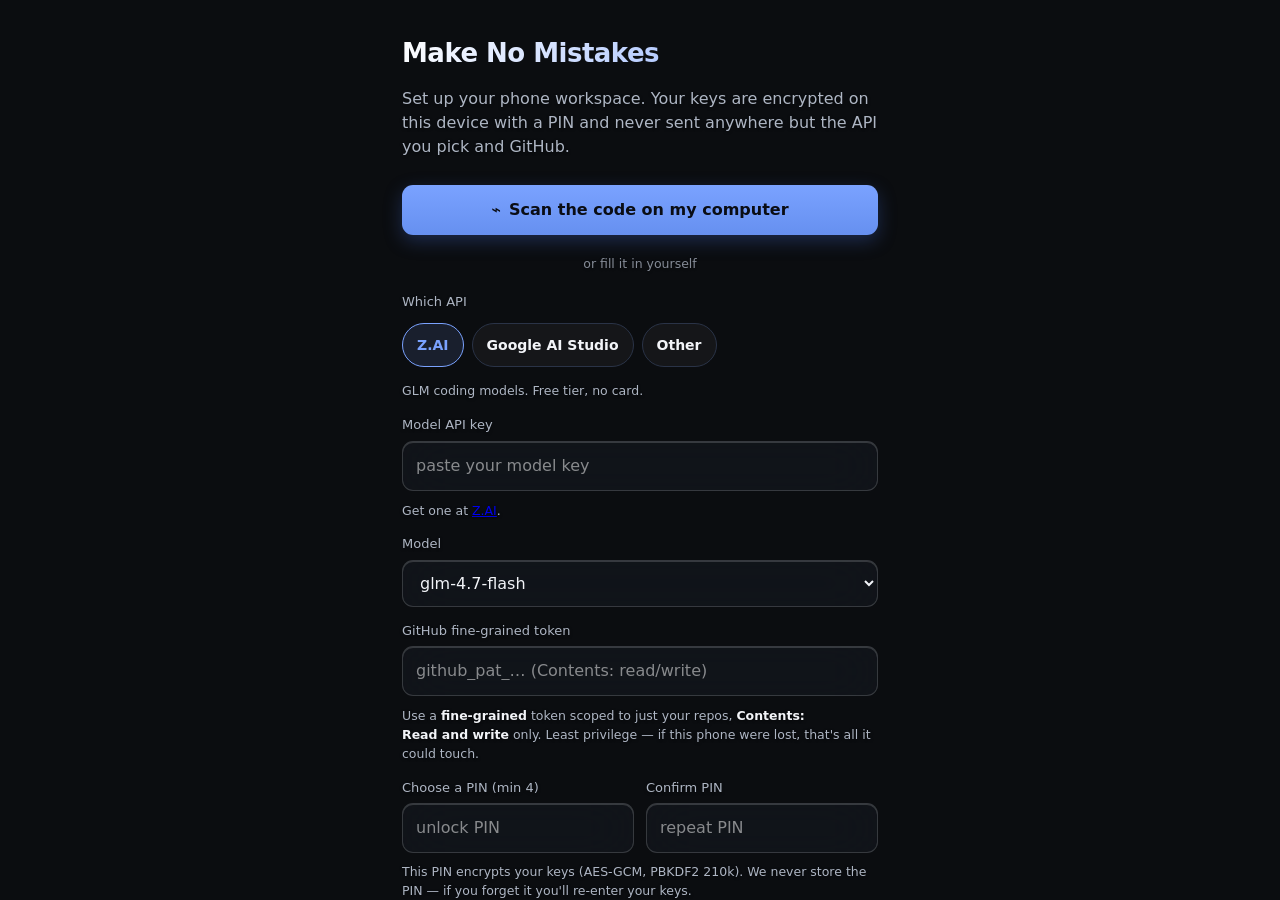
==== commit 13e18fcb: "Publish 2bc3926" ====
--- a/index.html
+++ b/index.html
@@ -19,7 +19,11 @@
       connect-src             — network is pinned to exactly the model API + GitHub.
                                 A key-stealer would have nowhere to send anything.
       No 'unsafe-inline' for scripts, no 'unsafe-eval'.
-    Keep connect-src in lockstep with the two hosts the app actually talks to.
+    Keep connect-src in lockstep with the hosts the app actually talks to.
+    The wss: entry is the speech-to-speech socket and is NOT covered by the
+    https: one -- connect-src matches on scheme, so a WebSocket to a host
+    already allowed over https is still blocked, and the failure arrives as
+    a bare console error with no request in the network tab.
   -->
   <meta http-equiv="Content-Security-Policy" content="
     default-src 'none';
@@ -28,7 +32,9 @@
     img-src 'self' data:;
     font-src 'self';
     manifest-src 'self';
-    connect-src https://api.github.com https://api.z.ai https://open.bigmodel.cn;
+    connect-src https://api.github.com https://api.z.ai https://open.bigmodel.cn
+                https://generativelanguage.googleapis.com
+                wss://generativelanguage.googleapis.com;
     base-uri 'none';
     form-action 'none';
     frame-ancestors 'none';
@@ -38,10 +44,17 @@
        commit it published, so "is my phone running the fix or a cached copy?"
        is a question you can answer by looking, instead of by guessing. A day
        was lost to that guess. -->
-  <meta name="mnm-build" content="c756d60" />
+  <meta name="mnm-build" content="2bc3926" />
   <link rel="manifest" href="manifest.webmanifest" />
-  <link rel="icon" href="data:image/svg+xml,%3Csvg xmlns='http://www.w3.org/2000/svg' viewBox='0 0 32 32'%3E%3Crect width='32' height='32' rx='7' fill='%230b0d10'/%3E%3Cpath d='M8 21l4-10 4 7 4-7 4 10' fill='none' stroke='%237aa2ff' stroke-width='2.4' stroke-linecap='round' stroke-linejoin='round'/%3E%3C/svg%3E" />
-  <link rel="apple-touch-icon" href="data:image/svg+xml,%3Csvg xmlns='http://www.w3.org/2000/svg' viewBox='0 0 32 32'%3E%3Crect width='32' height='32' rx='7' fill='%230b0d10'/%3E%3Cpath d='M8 21l4-10 4 7 4-7 4 10' fill='none' stroke='%237aa2ff' stroke-width='2.4' stroke-linecap='round' stroke-linejoin='round'/%3E%3C/svg%3E" />
+  <!-- The same icon the desktop app uses, so one app does not look like two.
+       PNG and not SVG, deliberately: iOS ignores an SVG apple-touch-icon
+       entirely and falls back to a screenshot of the page, which is why the
+       home-screen icon never matched.
+       Full-bleed squares, also deliberately: iOS and Android mask the icon
+       into their own shape, so a pre-rounded one gets rounded twice and shows
+       the app's dark corners through the gap. -->
+  <link rel="icon" type="image/png" sizes="192x192" href="./icon-192.png" />
+  <link rel="apple-touch-icon" sizes="180x180" href="./icon-180.png" />
   <link rel="stylesheet" href="style.css" />
   <title>Make No Mistakes</title>
 </head>
@@ -53,7 +66,7 @@
     <section id="screen-setup" class="screen" hidden>
       <div class="pane">
         <h1 class="brand">Make&nbsp;No&nbsp;Mistakes</h1>
-        <p class="sub">Set up your phone workspace. Your keys are encrypted on this device with a PIN and never sent anywhere but the two services below.</p>
+        <p class="sub">Set up your phone workspace. Your keys are encrypted on this device with a PIN and never sent anywhere but the API you pick and GitHub.</p>
 
         <!-- Scanning happens HERE, inside the app, on purpose. Following a
              QR link opens the browser instead, and on iOS a home-screen app
@@ -64,20 +77,30 @@
         </button>
         <p class="hint scan-or">or fill it in yourself</p>
 
+        <!-- Which API, first: it decides the endpoint, the model names and
+             where the key comes from. This screen used to ask for a "z.ai /
+             model API key" and offer a base-URL menu with two z.ai entries in
+             it, so a phone set up by hand could not reach anything else --
+             including the one API that can do voice. -->
+        <div class="field">
+          <span>Which API</span>
+          <div id="setup-presets" class="api-presets"></div>
+          <small class="hint" id="setup-preset-note"></small>
+        </div>
+
         <label class="field">
-          <span>z.ai / model API key</span>
+          <span>Model API key</span>
           <input id="in-model-key" type="password" autocomplete="off" autocapitalize="off" spellcheck="false" placeholder="paste your model key" />
+          <small class="hint">Get one at <a id="setup-key-link" href="#" target="_blank" rel="noopener noreferrer">the provider's console</a>.</small>
         </label>
         <label class="field">
           <span>Model</span>
-          <input id="in-model" type="text" autocomplete="off" spellcheck="false" placeholder="glm-4.7-flash" value="glm-4.7-flash" />
-        </label>
-        <label class="field">
+          <select id="in-model-pick"></select>
+          <input id="in-model" type="text" autocomplete="off" spellcheck="false" placeholder="model id" hidden />
+        </label>
+        <label class="field" id="setup-url-field" hidden>
           <span>Model API base URL</span>
-          <select id="in-base-url">
-            <option value="https://api.z.ai/api/paas/v4">api.z.ai (international)</option>
-            <option value="https://open.bigmodel.cn/api/paas/v4">open.bigmodel.cn (mainland)</option>
-          </select>
+          <input id="in-base-url" type="url" autocomplete="off" autocapitalize="off" spellcheck="false" placeholder="https://…/v1" />
         </label>
 
         <label class="field">
@@ -229,11 +252,29 @@
                So: keep the real form control, which is better at dictation,
                VoiceOver, undo and autocorrect, and leave the 44px spent. -->
           <textarea id="in-prompt" rows="1" placeholder="Message the agent…" autocomplete="off"></textarea>
+          <button id="btn-voice" class="attach-btn voice-btn" type="button"
+                  title="Talk to it" aria-label="Talk to it" hidden>🎙</button>
           <button id="btn-send" class="send" type="submit" title="Send">▲</button>
           <button id="btn-stop" class="send stop" type="button" title="Stop" hidden>■</button>
         </form>
       </div>
     </section>
+
+    <!-- ===================== VOICE ===================== -->
+    <!-- Foreground only, and it says so. iOS gives web content no background
+         execution, so a live session ends when the app does -- exactly like a
+         turn does today. See CLAUDE.md; there is no web API for this. -->
+    <div id="voice-backdrop" class="voice-backdrop" hidden>
+      <div class="voice-sheet">
+        <div id="voice-orb" class="voice-orb"></div>
+        <div id="voice-status" class="voice-status">Connecting…</div>
+        <div id="voice-caption" class="voice-caption"></div>
+        <div class="voice-actions">
+          <button id="voice-mute" class="btn" type="button" aria-pressed="false">Mute</button>
+          <button id="voice-end" class="btn btn-danger" type="button">End</button>
+        </div>
+      </div>
+    </div>
 
     <!-- ===================== PAIRING SCANNER ===================== -->
     <div id="scan-backdrop" class="scan-backdrop" hidden>
@@ -297,17 +338,29 @@
             <input id="set-keepsignedin" type="checkbox" class="toggle" />
           </div>
 
-          <div class="setting-block">
-            <label class="setting-label" for="set-model">Model</label>
-            <input id="set-model" class="setting-input" list="model-list" spellcheck="false" autocapitalize="off" placeholder="glm-4.7-flash" />
-            <datalist id="model-list">
-              <option value="glm-4.7-flash"></option>
-              <option value="glm-4.6v-flash"></option>
-              <option value="glm-4.6"></option>
-              <option value="glm-4.5"></option>
-              <option value="glm-4.5-air"></option>
-            </datalist>
-            <span class="setting-hint">glm-4.7-flash is the free coding model; glm-4.6v-flash is the free vision model.</span>
+          <!-- Filled from the APIs paired over from the desktop. Hidden until
+               there is more than one, so a phone with a single API is not shown
+               a menu of one. -->
+          <div class="setting-block" id="set-provider-block" hidden>
+            <label class="setting-label" for="set-provider">API</label>
+            <select id="set-provider" class="setting-input"></select>
+            <p class="setting-hint">Scan the QR on your computer again to add
+               APIs you have set up since.</p>
+          </div>
+
+          <div class="setting-block">
+            <label class="setting-label" for="set-model-pick">Model</label>
+            <!-- A menu, matching the setup screen. This was an <input list> and
+                 a datalist, which on iOS is a plain text box: the model names
+                 are the one thing here nobody can be expected to spell from
+                 memory, and a typo does not fail until the first message, as an
+                 error about the model not existing.
+
+                 The text box survives for an API typed in by hand, where there
+                 is no list to choose from -- exactly the same split as setup. -->
+            <select id="set-model-pick" class="setting-input"></select>
+            <input id="set-model" class="setting-input" spellcheck="false" autocapitalize="off" placeholder="glm-4.7-flash" hidden />
+            <span class="setting-hint" id="set-model-hint">Which model answers. Scan the QR on your computer again if one is missing.</span>
           </div>
 
           <div class="setting-block">
@@ -346,14 +399,36 @@
           </div>
 
           <div class="setting-block toggle-row">
+            <div><label class="setting-label" for="set-push">Tell me when my desktop finishes</label>
+              <span class="setting-hint" id="set-push-hint">Your computer picks up turns this phone was
+                suspended through. Turn this on and it can say so, instead of you finding out by
+                opening the app. Needs chat sync, and the app installed to your home screen.</span></div>
+            <input id="set-push" type="checkbox" class="toggle" />
+          </div>
+
+          <div class="setting-block toggle-row">
             <div><label class="setting-label" for="set-sync">Sync chats across devices</label>
               <span class="setting-hint">Every chat, from every repo, in one encrypted private GitHub
                 repository — protected by a sync passphrase, so you can pick up any of them on your
                 phone, computer, or any device. GitHub only ever sees ciphertext.</span></div>
             <input id="set-sync" type="checkbox" class="toggle" />
           </div>
+          <div class="setting-block">
+            <!-- The other half of pairing. Scanning used to be reachable only
+                 from the first-run screen, so an API added on the computer
+                 after setup had no way to reach this phone at all -- which is
+                 the one thing pairing exists to do. -->
+            <button id="btn-scan-again" class="ghost" type="button" style="width:100%">
+              Scan a code from your computer
+            </button>
+            <p class="setting-hint">Sends over any APIs and keys you have added
+               since — merged with what is here, never replacing it.</p>
+          </div>
           <div class="setting-block" id="set-sync-pass-row" hidden>
-            <button id="btn-change-syncpass" class="ghost" type="button" style="width:100%">Change sync passphrase</button>
+            <button id="btn-change-syncpass" class="ghost" type="button" style="width:100%">Show recovery code</button>
+            <input id="set-syncpass-code" class="setting-input mono" readonly hidden />
+            <p class="setting-hint" id="set-syncpass-hint" hidden>Type this on another computer to let it
+               read the same chats. Without it, chats already uploaded can't be read anywhere else.</p>
           </div>
 
           <!-- Which build is running, and what this phone reports about its
@@ -392,22 +467,24 @@
     <!-- ===================== SYNC PASSPHRASE SHEET ===================== -->
     <div id="syncpass-backdrop" class="backdrop" hidden>
       <div class="dialog" role="dialog" aria-modal="true" aria-labelledby="syncpass-title">
-        <h3 id="syncpass-title">Sync passphrase</h3>
-        <p class="hint">This passphrase encrypts your synced chats. Enter the <b>same</b> passphrase on
-          every device you want to sync. It's never sent to GitHub or stored in plain text — if you
-          forget it, you can set a new one, but existing synced chats stay locked.</p>
+        <h3 id="syncpass-title">Recovery code</h3>
+        <!-- One field, and it is a code being COPIED, not a secret being
+             invented. It used to ask for a passphrase twice, with a minimum
+             length -- on a phone keyboard, for the one string that has to
+             match another device exactly. Nothing generates a key here when a
+             store already exists: that key is decided, and a fresh one would
+             fork the history into two halves that can never read each other. -->
+        <p class="hint">Shared chats are already set up on your computer. Open its settings →
+          <b>Your phone</b> → <b>Show recovery code</b>, and type it in here. Pairing by QR sends
+          it across automatically, so this is only needed if you skipped that.</p>
         <label class="field">
-          <span>Sync passphrase (min 6)</span>
-          <input id="in-syncpass" type="password" autocomplete="off" autocapitalize="off" spellcheck="false" placeholder="passphrase" />
-        </label>
-        <label class="field">
-          <span>Confirm passphrase</span>
-          <input id="in-syncpass2" type="password" autocomplete="off" autocapitalize="off" spellcheck="false" placeholder="repeat passphrase" />
+          <span>Recovery code</span>
+          <input id="in-syncpass" autocomplete="off" autocapitalize="characters" spellcheck="false" placeholder="XXXXX-XXXXX-XXXXX-XXXXX" />
         </label>
         <p id="syncpass-error" class="error" role="alert"></p>
         <div class="dialog-actions">
           <button id="btn-syncpass-cancel" class="ghost">Cancel</button>
-          <button id="btn-syncpass-save" class="primary">Save</button>
+          <button id="btn-syncpass-save" class="primary">Use this code</button>
         </div>
       </div>
     </div>
--- a/style.css
+++ b/style.css
@@ -665,3 +665,63 @@
   background: rgba(8, 10, 14, 0.55); border: 1px solid var(--glass-brd);
   color: var(--text); overflow-x: auto;
 }
+
+/* ---- talking to it ----------------------------------------------------- */
+/* Deliberately a full sheet rather than a bar: a voice session is the whole
+   interaction while it lasts, and leaving the composer reachable underneath
+   invites typing at something that is listening. */
+.voice-backdrop {
+  position: fixed; inset: 0; z-index: 60;
+  background: rgba(8, 10, 16, 0.92);
+  display: flex; align-items: center; justify-content: center;
+  padding: calc(env(safe-area-inset-top) + 24px) 20px
+           calc(env(safe-area-inset-bottom) + 24px);
+}
+.voice-backdrop[hidden] { display: none; }
+.voice-sheet { width: 100%; max-width: 420px; text-align: center; }
+.voice-orb {
+  width: 116px; height: 116px; margin: 0 auto 22px; border-radius: 50%;
+  background: radial-gradient(circle at 50% 40%, #7aa2ff 0%, #3d5bd0 62%, #22306b 100%);
+  box-shadow: 0 0 40px rgba(122, 162, 255, 0.35);
+}
+/* Motion, not colour, carries the state: the orb is the only thing to look at
+   and the phone is often at arm's length or in a pocket. */
+.voice-orb.thinking { animation: voice-pulse 1.5s ease-in-out infinite; }
+.voice-orb.speaking { animation: voice-pulse 0.7s ease-in-out infinite; }
+@keyframes voice-pulse {
+  0%, 100% { transform: scale(1); opacity: 0.85; }
+  50% { transform: scale(1.07); opacity: 1; }
+}
+@media (prefers-reduced-motion: reduce) {
+  .voice-orb.thinking, .voice-orb.speaking { animation: none; opacity: 1; }
+}
+.voice-status { font-size: 15px; color: var(--text, #e8ecf5); margin-bottom: 10px; }
+.voice-caption {
+  min-height: 3.4em; font-size: 15px; line-height: 1.45;
+  color: var(--muted, #9aa4bd); overflow-y: auto; max-height: 40vh;
+}
+.voice-actions { display: flex; gap: 10px; justify-content: center; margin-top: 22px; }
+.voice-actions .btn { min-width: 104px; }
+.voice-btn { font-size: 17px; }
+/* Present but not usable. Hiding it entirely was the old behaviour, and a
+   feature that ships and then makes itself invisible cannot be told apart
+   from one that never arrived. */
+.voice-btn.unavailable { opacity: 0.35; }
+
+/* ---- which API, at setup ---------------------------------------------- */
+/* Chips rather than a dropdown: there are three, the choice decides what the
+   rest of the screen asks for, and a closed <select> hides the fact that
+   there is a choice at all -- which is how the phone spent this long looking
+   like a z.ai-only app. */
+.api-presets { display: flex; flex-wrap: wrap; gap: 8px; margin: 6px 0 4px; }
+.api-preset {
+  flex: 0 0 auto; padding: 9px 14px; border-radius: 999px;
+  border: 1px solid var(--stroke, #2a3347); background: rgba(255, 255, 255, 0.04);
+  color: var(--text, #e8ecf5); font-size: 14px; font-weight: 600;
+  /* 44px is the smallest thing a thumb hits reliably. */
+  min-height: 44px;
+}
+.api-preset.on {
+  border-color: var(--accent, #7aa2ff); color: var(--accent, #7aa2ff);
+  background: rgba(122, 162, 255, 0.12);
+}
